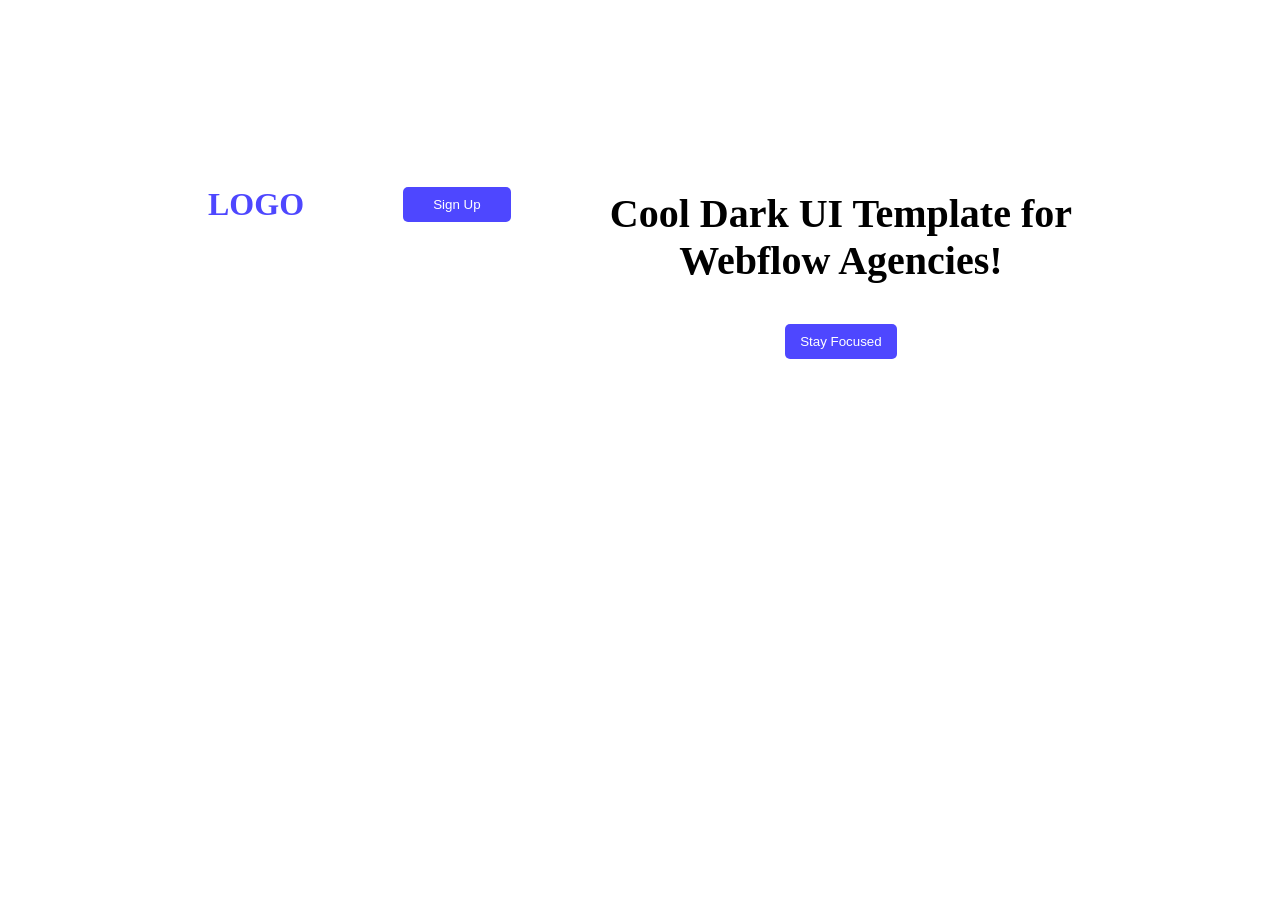
==== Assets/index.html @ ed473150 "my first commit" ====
<!DOCTYPE html>
<html lang="en">
<head>
    <meta charset="UTF-8">
    <meta name="viewport" content="width=device-width, initial-scale=1.0">
    <title>My first assignment</title>
    <link rel="stylesheet" href="css/style.css">
</head>
<body>
    <div class="topbar-container">
        <div class="nav">
            <h2 class="logo">LOGO</h2>
            <div class="btn-01"><button class="p1-button">Sign Up</button></div>
            <div class="dark-container">
                <h3 class="title-1">Cool Dark UI Template for <br>Webflow Agencies!</h3>
                <button class="btn-02">Stay Focused</button>
            </div>
        </div>
    </div>
</body>
</html>
---- Assets/css/style.css ----
/* nav styles */
.header {
    margin-top: -50px;
    padding-bottom: 80px;
    background-image: url("../Hero-bg.png");
    background-position: center;
    background-repeat: no-repeat;
    background-size: cover;
}

.nav {
    display: flex;
    align-items: center;
    justify-content: space-between;
    margin: 50px 200px;
}
.logo {
    color: #4e47ff;
    font-size: xx-large;
}
.p1-button {
    background-color: #4e47ff;
    color: white;
    padding: 10px 30px;
    border-radius: 5px;
    border: none;
}
.dark-container {
    text-align: center;
    margin-top: 100px;
}
.title-1 {
    font-size: 40px;
}
.btn-02 {
    padding: 10px 15px;
    text-align: center;
    background-color: #4e47ff;
    border-radius: 5px;
    color: white;
    border: none;
}
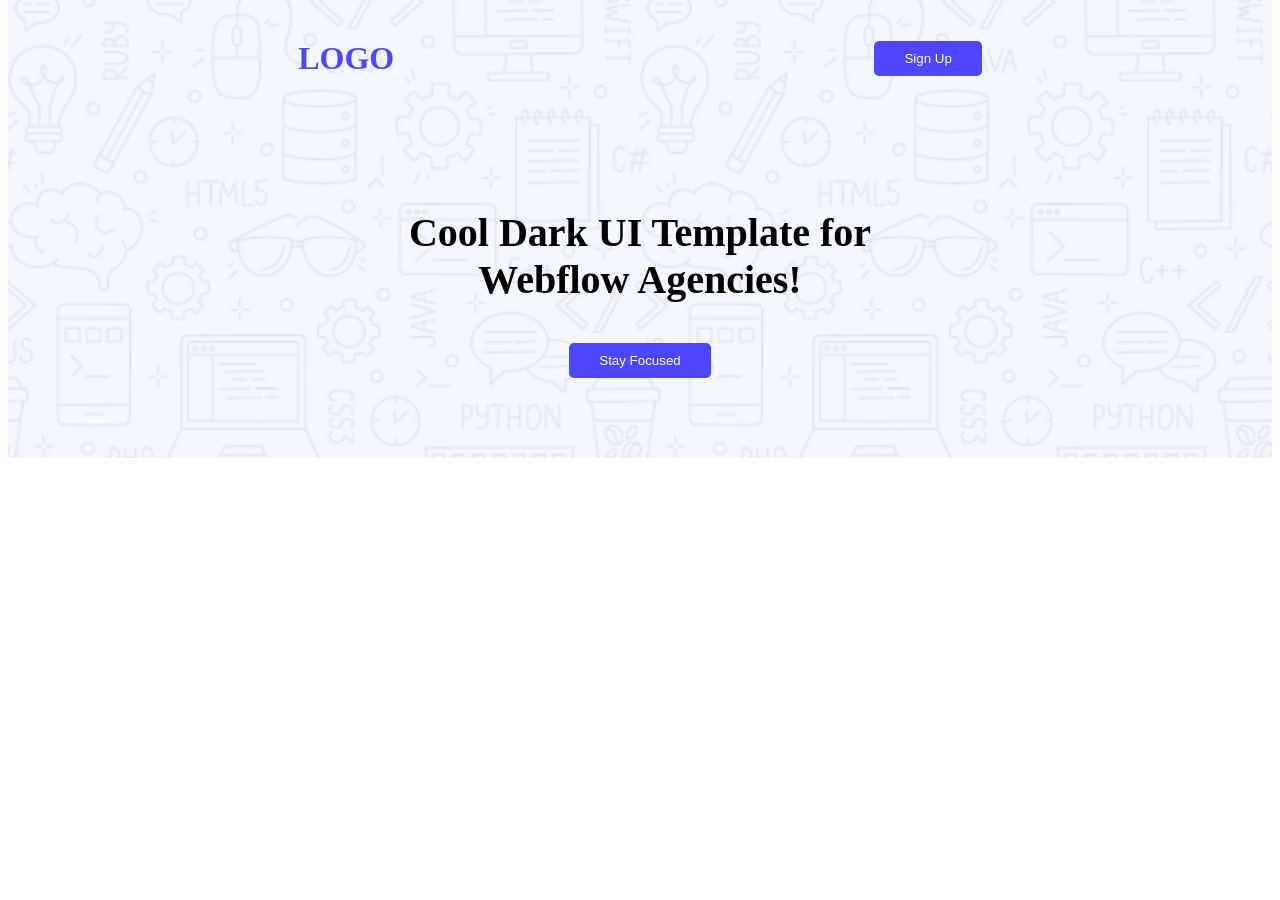
==== commit 46c30146: "first commit" ====
--- a/Assets/index.html
+++ b/Assets/index.html
@@ -1,21 +1,26 @@
 <!DOCTYPE html>
 <html lang="en">
+
 <head>
     <meta charset="UTF-8">
     <meta name="viewport" content="width=device-width, initial-scale=1.0">
     <title>My first assignment</title>
     <link rel="stylesheet" href="css/style.css">
 </head>
+
 <body>
-    <div class="topbar-container">
+    <div class="first-container">
         <div class="nav">
-            <h2 class="logo">LOGO</h2>
-            <div class="btn-01"><button class="p1-button">Sign Up</button></div>
-            <div class="dark-container">
-                <h3 class="title-1">Cool Dark UI Template for <br>Webflow Agencies!</h3>
-                <button class="btn-02">Stay Focused</button>
+            <h3 class="logo">LOGO</h3>
+            <div class="btn-1">
+                <button>Sign Up</button>
             </div>
         </div>
+        <div class="down">
+            <h3 class="title-1">Cool Dark UI Template for <br>Webflow Agencies!</h3>
+            <button class="btn-2">Stay Focused</button>
+
+        </div>
     </div>
-</body>
+
 </html>
--- a/Assets/css/style.css
+++ b/Assets/css/style.css
@@ -1,42 +1,34 @@
-/* nav styles */
-.header {
-    margin-top: -50px;
+.first-container{
+    padding: 50px;
+     margin-top: -50px;
     padding-bottom: 80px;
-    background-image: url("../Hero-bg.png");
+    background-image: url("/Assets/Hero-bg.png");
     background-position: center;
     background-repeat: no-repeat;
     background-size: cover;
 }
 
-.nav {
+.nav{
     display: flex;
+    justify-content: space-around;
     align-items: center;
-    justify-content: space-between;
-    margin: 50px 200px;
 }
-.logo {
-    color: #4e47ff;
-    font-size: xx-large;
-}
-.p1-button {
+button{
     background-color: #4e47ff;
     color: white;
     padding: 10px 30px;
     border-radius: 5px;
     border: none;
 }
-.dark-container {
+.logo{
+     color: #4e47ff;
+    font-size: xx-large;
+}
+.down {
+    
     text-align: center;
     margin-top: 100px;
 }
 .title-1 {
     font-size: 40px;
 }
-.btn-02 {
-    padding: 10px 15px;
-    text-align: center;
-    background-color: #4e47ff;
-    border-radius: 5px;
-    color: white;
-    border: none;
-}
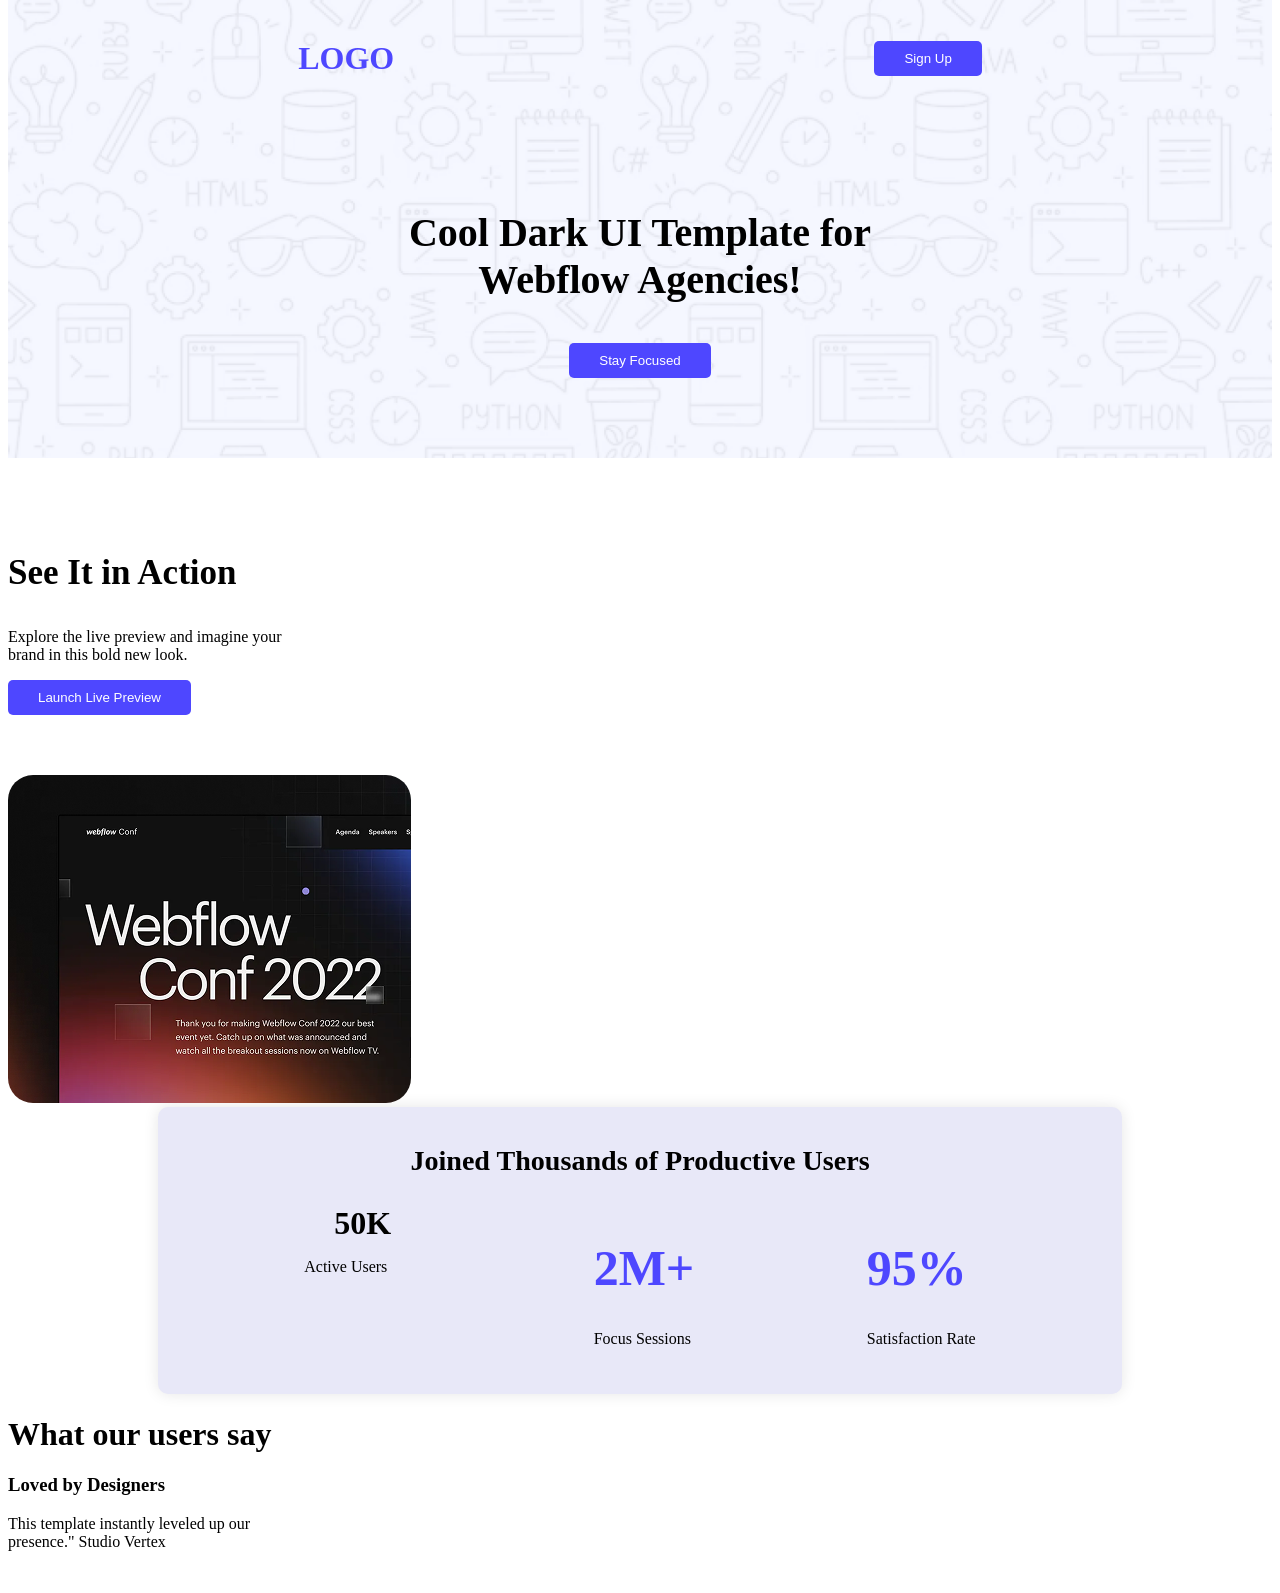
==== commit 1e57525c: "added" ====
--- a/Assets/index.html
+++ b/Assets/index.html
@@ -22,5 +22,55 @@
 
         </div>
     </div>
+<main>
+    <div class="container-2">
+        <div class="text-side">
+            <h3 class="text-2">See It in Action</h3>
+            <p>Explore the live preview and imagine your <br>brand in this bold new look.</p>
+            <div>
+                <button class="btn-3"> Launch Live Preview</button>
+            </div>
+        </div>
+    </div>
+    <div class="img-site"></div>
+    <img class="img-2" src="./wc-mini.png" alt="">
+</main>
+<div class="container-3">
+    <div class="text-3">
+        <h3>Joined Thousands of Productive Users</h3>
+    </div>
+    <div class="user">
+        <div class="user-1">
+            <h1 class="active user">50K</h1>
+            <p>Active Users</p>
+        </div>
+        <div class="user-2">
+            <h1 class="active-user">2M+</h1>
+            <p>Focus Sessions</p>
+        </div>
+        <div class="user-3">
+            <h1 class="active-user">95%</h1>
+            <p>Satisfaction Rate</p>
+        </div>
+    </div>
+</div>
 
+<div class="container-4">
+    <div class="heading">
+        <h1 class="text-4">What our users say</h1>
+        <div class="card-container">
+            <div class="card-1">
+                <div class="rating">
+                    <span class="fa fa-star checked"></span>
+                     <span class="fa fa-star checked"></span>
+                      <span class="fa fa-star checked"></span>
+                       <span class="fa fa-star checked"></span>
+                        <span class="fa fa-star checked"></span>
+                </div>
+                <h3>Loved by Designers</h3>
+                <p class="paragraph">This template instantly leveled up our <br>presence." Studio Vertex</p>
+            </div>
+        </div>
+    </div>
+</div>
 </html>
--- a/Assets/css/style.css
+++ b/Assets/css/style.css
@@ -32,3 +32,39 @@
 .title-1 {
     font-size: 40px;
 }
+.container-2{
+    margin-top: 60px;
+    margin-bottom: 60px;
+    display: flex;
+    align-items: center;
+    justify-content: space-between;
+}
+.text-2{
+    font-size: 35px;
+}
+.img-2{
+    border-radius: 25px;
+}
+.container-3{
+background-color: #e8e8f8;
+box-shadow: 0 0 15px rgba(0, 0, 0, 0.1);
+margin: 0 150px;
+border-radius: 10px;
+padding: 10px 30px;
+padding-bottom: 30px;
+}
+.user{
+    display: flex;
+    justify-content: space-around;
+    margin: 0 30px;
+
+}
+.text-3{
+    font-size: x-large;
+    text-align: center;
+}
+.active-user{
+    color: #4E47FF;
+    font-size: 50px;
+
+}
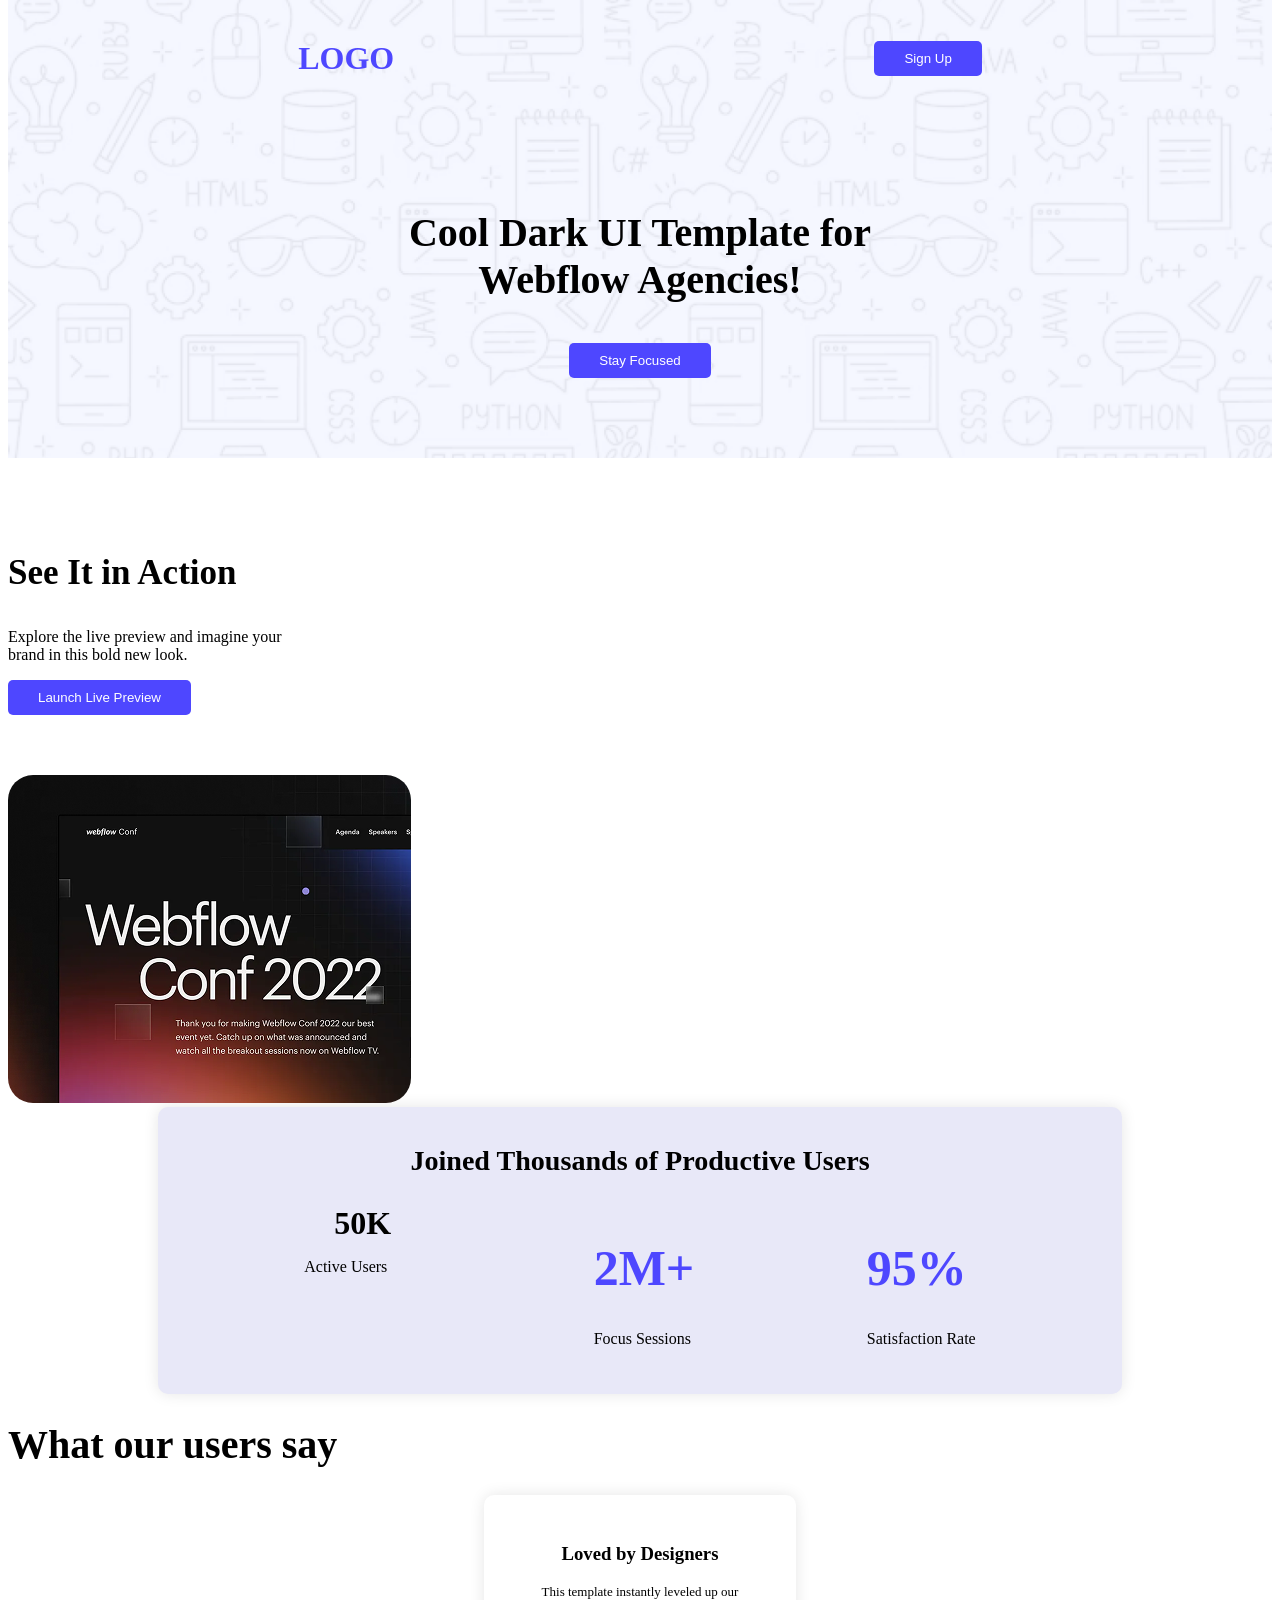
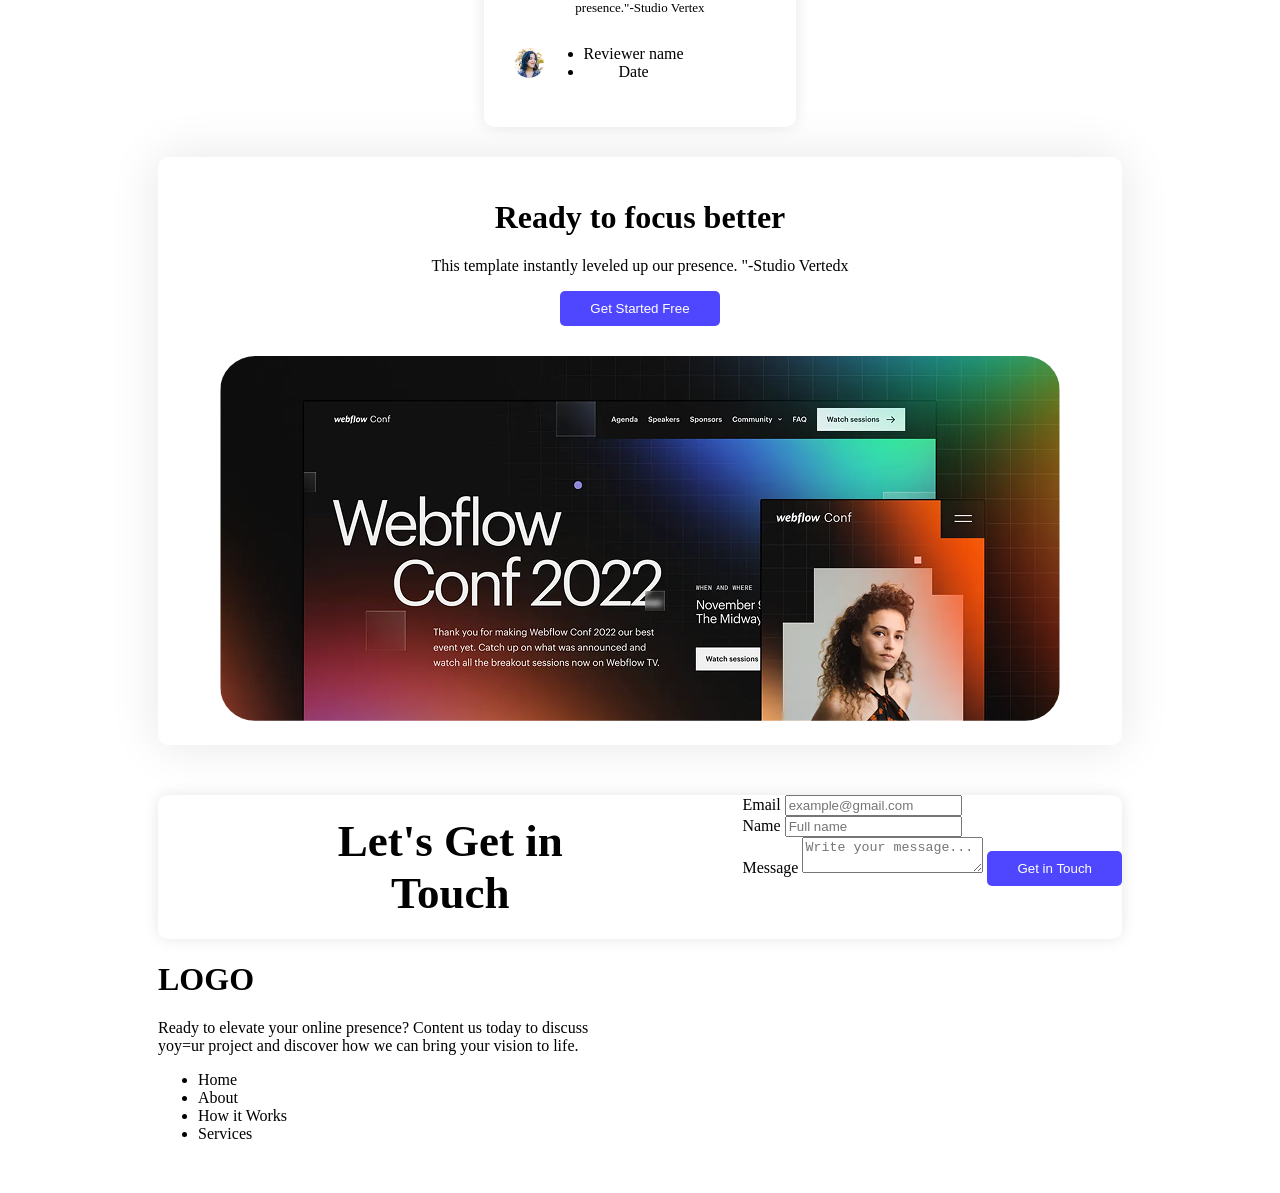
==== commit 271496dc: "added" ====
--- a/Assets/index.html
+++ b/Assets/index.html
@@ -68,9 +68,66 @@
                         <span class="fa fa-star checked"></span>
                 </div>
                 <h3>Loved by Designers</h3>
-                <p class="paragraph">This template instantly leveled up our <br>presence." Studio Vertex</p>
+                <p class="paragraph">This template instantly leveled up our <br>presence."-Studio Vertex</p>
+                <div class="img-3">
+                    <img class="avatar" src="./avatar.png" alt="">
+                    <div class="name">
+                        <ul class="name">
+                            <li>Reviewer name</li>
+                            <li>Date</li>
+                        </ul>
+                    </div>
+                </div>
             </div>
         </div>
     </div>
 </div>
+
+
+<div class="container-5">
+    <div class="topbar">
+        <h1>Ready to focus better</h1>
+        <p>This template instantly leveled up our presence. "-Studio Vertedx</p>
+        <button class="btn-4">Get Started Free </button>
+    </div>
+    <div class="img-4">
+        <img class="four" src="./wc-big.png" alt="">
+    </div>
+</div>
+
+
+<div class="container-6">
+    <div class="container">
+        <div class="left">Let's Get in <br>Touch
+        </div>
+        <div class="right">
+            <form>
+                <div class="form-group">
+                    <label for="email">Email</label>
+                    <input type="email" id="email" placeholder="example@gmail.com" required />
+                </div>
+                <div class="form-group">
+                    <label for="name">Name</label>
+                    <input type="text" id="name" placeholder="Full name" required />
+                </div>
+                <div class="form-group">
+                    <label for="message">Message</label>
+                    <textarea id="message" placeholder="Write your message..." required></textarea>
+                    <button class="button-1">Get in Touch</button>
+            </form>
+        </div>
+    </div>
+</div>
+
+<div class="conatiner-7">
+    <div class="logo-7"></div>
+    <h1 class="footer-logo">LOGO</h1>
+    <p>Ready to elevate your online presence? Content us today to discuss <br>yoy=ur project and discover how we can bring your vision to life.</p>
+    <ul class="menu">
+        <li>Home</li>
+        <li>About</li>
+        <li>How it Works</li>
+        <li>Services</li>
+    </ul>
+</div>
 </html>
--- a/Assets/css/style.css
+++ b/Assets/css/style.css
@@ -67,4 +67,88 @@
     color: #4E47FF;
     font-size: 50px;
 
-}+}
+
+.conatiner-4{
+    text-align: center;
+    margin-top: 60px;
+
+}
+.card-container{
+    display: flex;
+    text-align: center;
+    justify-content: center;
+    gap: 20px;
+}
+.card-1{
+    padding: 30px;
+    width: 20%;
+    background-color: white;
+    box-shadow: 0 0 15px rgba(0, 0, 0, 0.1);
+    border-radius: 10px;
+}
+.text-4{
+    font-size: 40px;
+}
+.checked{
+    color: orange;
+}
+.img-3{
+    display: flex;
+    align-items: center;
+}
+.avatar{
+    width: 30px;
+    height: 30px;
+    border-radius: 80px;
+}
+.review{
+    list-style: none;
+    font-size: small;
+    margin-left: -25px;
+
+}
+.paragraph{
+    font-size: small;
+
+}
+.container-5{
+    background-color: white;
+    box-shadow: 0 0 50px rgba(0, 0, 0, 0.1);
+border-radius: 10px;
+margin: 0 150px;
+padding: 20px;
+margin-top: 30px;
+text-align: center;
+}
+.img-4{
+    margin-top: 30px;
+
+}
+.four{
+    border-radius: 35px;
+
+}
+.container-6{
+    margin-top: 60px;
+    margin: 50px 150px;
+
+}
+.container{
+    display: flex;
+    background-color: white;
+    box-shadow: 0 0 15px rgba(0, 0, 0, 0.1);
+    border-radius: 10px;
+    overflow: hidden;
+}
+.left{
+    flex: 1;
+    color: rgb(2, 2, 2);
+    display: flex;
+    justify-content: center;
+    align-items: center;
+    font-size: 45px;
+    font-weight: bold;
+    padding: 20px;
+    text-align: center;
+}
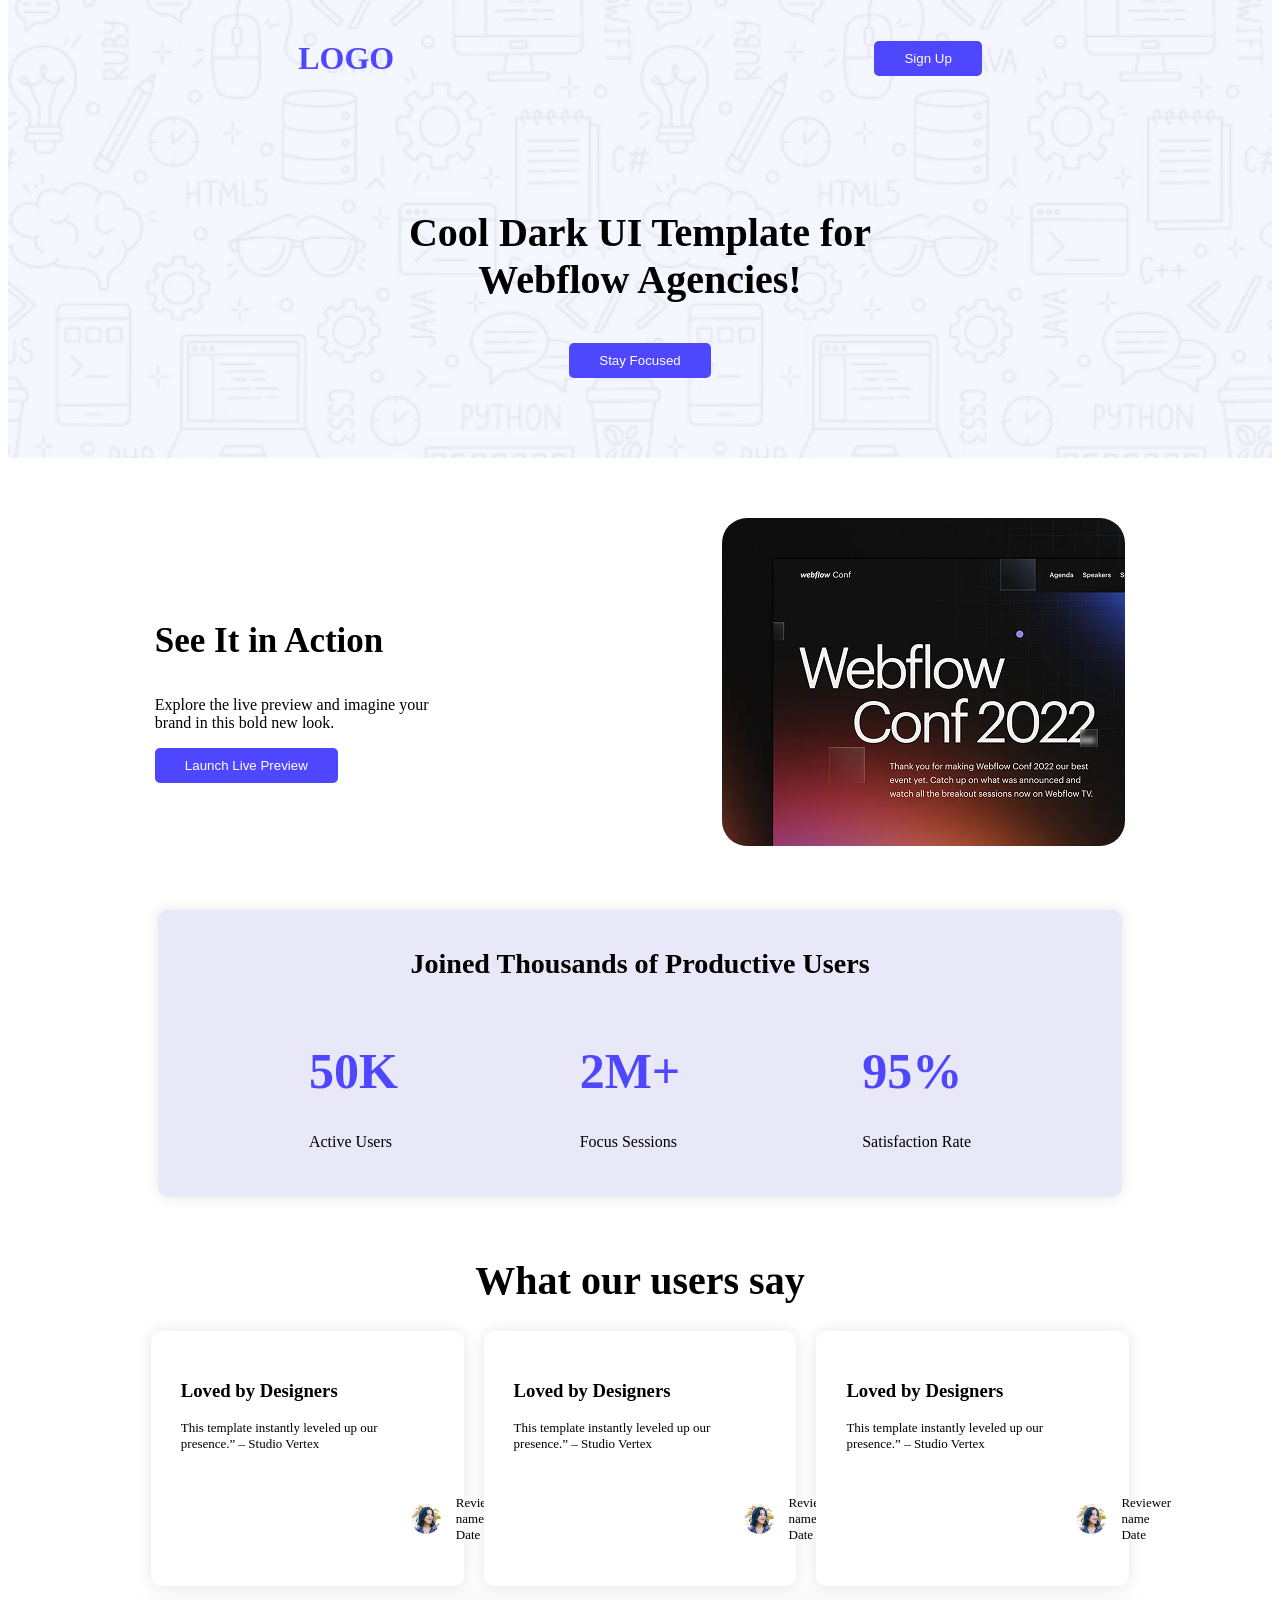
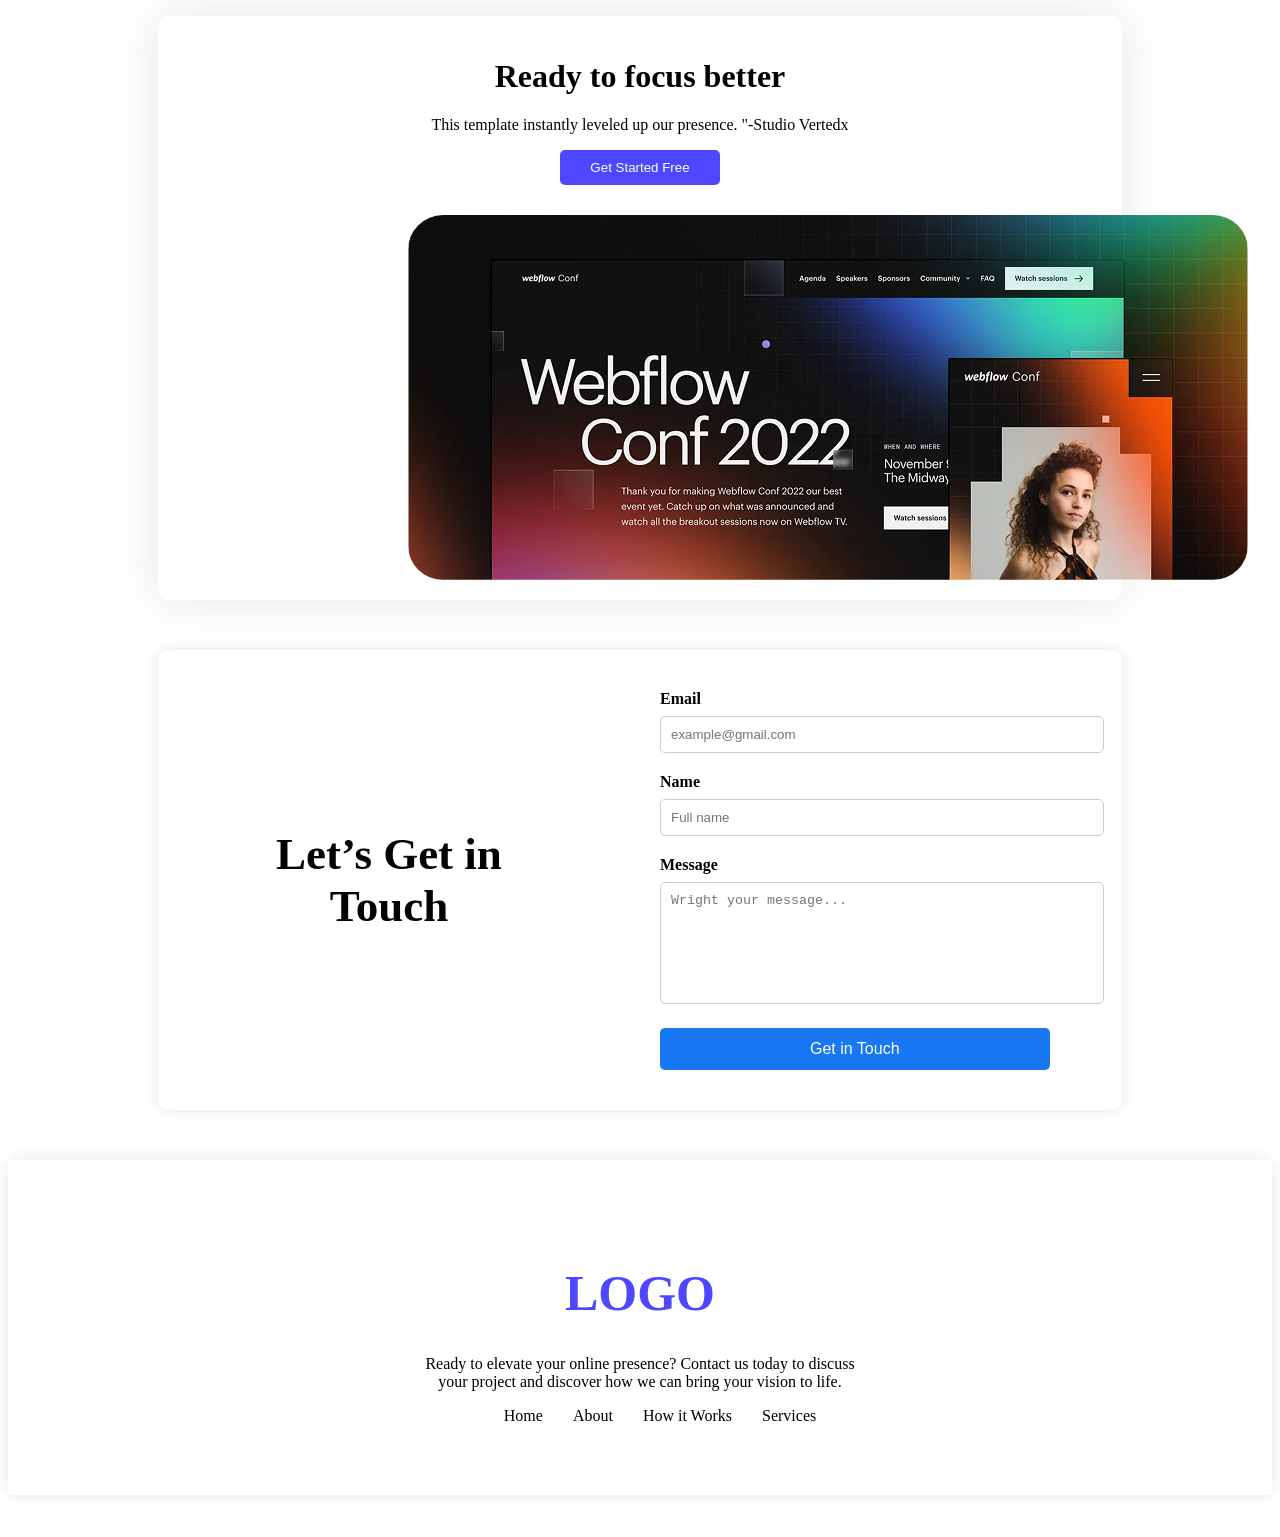
==== commit 1a086efa: "recheck all section" ====
--- a/Assets/index.html
+++ b/Assets/index.html
@@ -31,9 +31,12 @@
                 <button class="btn-3"> Launch Live Preview</button>
             </div>
         </div>
+        <div class="img-site">
+        <img class="img-2" src="./wc-mini.png" alt="">
     </div>
-    <div class="img-site"></div>
-    <img class="img-2" src="./wc-mini.png" alt="">
+    </div>
+    
+    
 </main>
 <div class="container-3">
     <div class="text-3">
@@ -41,7 +44,7 @@
     </div>
     <div class="user">
         <div class="user-1">
-            <h1 class="active user">50K</h1>
+            <h1 class="active-user">50K</h1>
             <p>Active Users</p>
         </div>
         <div class="user-2">
@@ -55,33 +58,80 @@
     </div>
 </div>
 
-<div class="container-4">
-    <div class="heading">
-        <h1 class="text-4">What our users say</h1>
-        <div class="card-container">
-            <div class="card-1">
-                <div class="rating">
-                    <span class="fa fa-star checked"></span>
-                     <span class="fa fa-star checked"></span>
-                      <span class="fa fa-star checked"></span>
-                       <span class="fa fa-star checked"></span>
+ <div class="container-4">
+            <div class="heading">
+                <h1 class="text-4">What our users say</h1>
+            </div>
+            <div class="card-container">
+                <div class="card-1">
+                    <div class="rating">
                         <span class="fa fa-star checked"></span>
+                        <span class="fa fa-star checked"></span>
+                        <span class="fa fa-star checked"></span>
+                        <span class="fa fa-star checked"></span>
+                        <span class="fa fa-star checked"></span>
+
+                    </div>
+                    <h3>Loved by Designers</h3>
+                    <p class="paragraph">This template instantly leveled up our <br> presence.” – Studio Vertex</p>
+                    <div class="img-4">
+                        <img class="avatar" src="./avatar.png" alt="">
+                        <div class="name">
+                            <ul class="review">
+                                <li>Reviewer name</li>
+                                <li>Date</li>
+                            </ul>
+
+                        </div>
+                    </div>
                 </div>
-                <h3>Loved by Designers</h3>
-                <p class="paragraph">This template instantly leveled up our <br>presence."-Studio Vertex</p>
-                <div class="img-3">
-                    <img class="avatar" src="./avatar.png" alt="">
-                    <div class="name">
-                        <ul class="name">
-                            <li>Reviewer name</li>
-                            <li>Date</li>
-                        </ul>
+                <div class="card-1">
+                    <div class="rating">
+                        <span class="fa fa-star checked"></span>
+                        <span class="fa fa-star checked"></span>
+                        <span class="fa fa-star checked"></span>
+                        <span class="fa fa-star checked"></span>
+                        <span class="fa fa-star checked"></span>
+
+                    </div>
+                    <h3>Loved by Designers</h3>
+                    <p class="paragraph">This template instantly leveled up our <br> presence.” – Studio Vertex</p>
+                    <div class="img-4">
+                        <img class="avatar" src="./avatar.png" alt="">
+                        <div class="name">
+                            <ul class="review">
+                                <li>Reviewer name</li>
+                                <li>Date</li>
+                            </ul>
+
+                        </div>
+                    </div>
+                </div>
+                <div class="card-1">
+                    <div class="rating">
+                        <span class="fa fa-star checked"></span>
+                        <span class="fa fa-star checked"></span>
+                        <span class="fa fa-star checked"></span>
+                        <span class="fa fa-star checked"></span>
+                        <span class="fa fa-star checked"></span>
+
+                    </div>
+                    <h3>Loved by Designers</h3>
+                    <p class="paragraph">This template instantly leveled up our <br> presence.” – Studio Vertex</p>
+                    <div class="img-4">
+                        <img class="avatar" src="./avatar.png" alt="">
+                        <div class="name">
+                            <ul class="review">
+                                <li>Reviewer name</li>
+                                <li>Date</li>
+                            </ul>
+
+                        </div>
                     </div>
                 </div>
             </div>
         </div>
-    </div>
-</div>
+
 
 
 <div class="container-5">
@@ -96,38 +146,46 @@
 </div>
 
 
-<div class="container-6">
-    <div class="container">
-        <div class="left">Let's Get in <br>Touch
+ <div class="container-6">
+            <div class="container">
+                <div class="left">
+                    Let’s Get in <br> Touch
+                </div>
+                <div class="right">
+                    <form>
+
+                        <div class="form-group">
+                            <label for="email">Email</label>
+                            <input type="email" id="email" placeholder="example@gmail.com" required />
+                        </div>
+                        <div class="form-group">
+                            <label for="name">Name</label>
+                            <input type="text" id="name" placeholder="Full name" required />
+                        </div>
+                        <div class="form-group">
+                            <label for="message">Message</label>
+                            <textarea id="message" placeholder="Wright your message..." required></textarea>
+                        </div>
+                        <button class="button1">Get in Touch</button>
+                    </form>
+                </div>
+            </div>
+
         </div>
-        <div class="right">
-            <form>
-                <div class="form-group">
-                    <label for="email">Email</label>
-                    <input type="email" id="email" placeholder="example@gmail.com" required />
-                </div>
-                <div class="form-group">
-                    <label for="name">Name</label>
-                    <input type="text" id="name" placeholder="Full name" required />
-                </div>
-                <div class="form-group">
-                    <label for="message">Message</label>
-                    <textarea id="message" placeholder="Write your message..." required></textarea>
-                    <button class="button-1">Get in Touch</button>
-            </form>
+
+<footer>
+        <div class="container-7">
+            <div class="logo-7">
+                <h1 class="footer-logo">LOGO</h1>
+                <p>Ready to elevate your online presence? Contact us today to discuss <br> your project and discover how
+                    we can bring your vision to life.</p>
+                <ul class="menu">
+                    <li>Home</li>
+                    <li>About</li>
+                    <li>How it Works</li>
+                    <li>Services</li>
+                </ul>
+            </div>
         </div>
-    </div>
-</div>
-
-<div class="conatiner-7">
-    <div class="logo-7"></div>
-    <h1 class="footer-logo">LOGO</h1>
-    <p>Ready to elevate your online presence? Content us today to discuss <br>yoy=ur project and discover how we can bring your vision to life.</p>
-    <ul class="menu">
-        <li>Home</li>
-        <li>About</li>
-        <li>How it Works</li>
-        <li>Services</li>
-    </ul>
-</div>
+    </footer>
 </html>
--- a/Assets/css/style.css
+++ b/Assets/css/style.css
@@ -37,7 +37,7 @@
     margin-bottom: 60px;
     display: flex;
     align-items: center;
-    justify-content: space-between;
+    justify-content: space-around;
 }
 .text-2{
     font-size: 35px;
@@ -69,50 +69,59 @@
 
 }
 
-.conatiner-4{
+.container-4 {
     text-align: center;
     margin-top: 60px;
-
-}
-.card-container{
+}
+
+.card-container {
     display: flex;
     text-align: center;
     justify-content: center;
     gap: 20px;
-}
-.card-1{
+
+}
+
+.card-1 {
     padding: 30px;
     width: 20%;
     background-color: white;
     box-shadow: 0 0 15px rgba(0, 0, 0, 0.1);
     border-radius: 10px;
-}
-.text-4{
+    text-align: left;
+}
+
+.text-4 {
     font-size: 40px;
 }
-.checked{
+
+.checked {
     color: orange;
 }
-.img-3{
-    display: flex;
-    align-items: center;
-}
-.avatar{
+
+.img-4 {
+    display: flex;
+    align-items: center;
+}
+
+.avatar {
     width: 30px;
     height: 30px;
     border-radius: 80px;
 }
-.review{
+
+.review {
     list-style: none;
     font-size: small;
     margin-left: -25px;
-
-}
-.paragraph{
+}
+
+.paragraph {
     font-size: small;
-
-}
+}
+
 .container-5{
+    margin-top: 100px;
     background-color: white;
     box-shadow: 0 0 50px rgba(0, 0, 0, 0.1);
 border-radius: 10px;
@@ -123,25 +132,31 @@
 }
 .img-4{
     margin-top: 30px;
+    margin-left: 230px;
 
 }
 .four{
     border-radius: 35px;
 
 }
-.container-6{
+
+.container-6 {
+
     margin-top: 60px;
     margin: 50px 150px;
-
-}
-.container{
-    display: flex;
+}
+
+.container {
+    display: flex;
+
+
     background-color: white;
     box-shadow: 0 0 15px rgba(0, 0, 0, 0.1);
     border-radius: 10px;
     overflow: hidden;
 }
-.left{
+
+.left {
     flex: 1;
     color: rgb(2, 2, 2);
     display: flex;
@@ -152,3 +167,72 @@
     padding: 20px;
     text-align: center;
 }
+
+.right {
+    flex: 1;
+    padding: 40px;
+}
+
+.form-group {
+    margin-bottom: 20px;
+}
+
+.form-group label {
+    display: block;
+    margin-bottom: 8px;
+    font-weight: bold;
+}
+
+.form-group input,
+.form-group textarea {
+    width: 100%;
+    padding: 10px;
+    border: 1px solid #ccc;
+    border-radius: 5px;
+}
+
+.form-group textarea {
+    resize: none;
+    height: 100px;
+}
+
+.button1 {
+
+    background-color: #1877f2;
+    color: white;
+    border: none;
+    padding: 12px 150px;
+    border-radius: 5px;
+    cursor: pointer;
+    font-size: 16px;
+}
+
+button:hover {
+    background-color: #ae0707;
+}
+
+.container-7 {
+    background-color: white;
+    box-shadow: 0 0 15px rgba(0, 0, 0, 0.1);
+    text-align: center;
+    margin-top: 50px;
+    padding: 70px;
+}
+
+.logo-7 {}
+
+.menu {
+    margin: 0 20px;
+    display: flex;
+    justify-content: center;
+    list-style: none;
+    gap: 30px;
+
+
+}
+
+.footer-logo {
+    color: #4E47FF;
+    font-size: 50px;
+    font-weight: bolder;
+}
